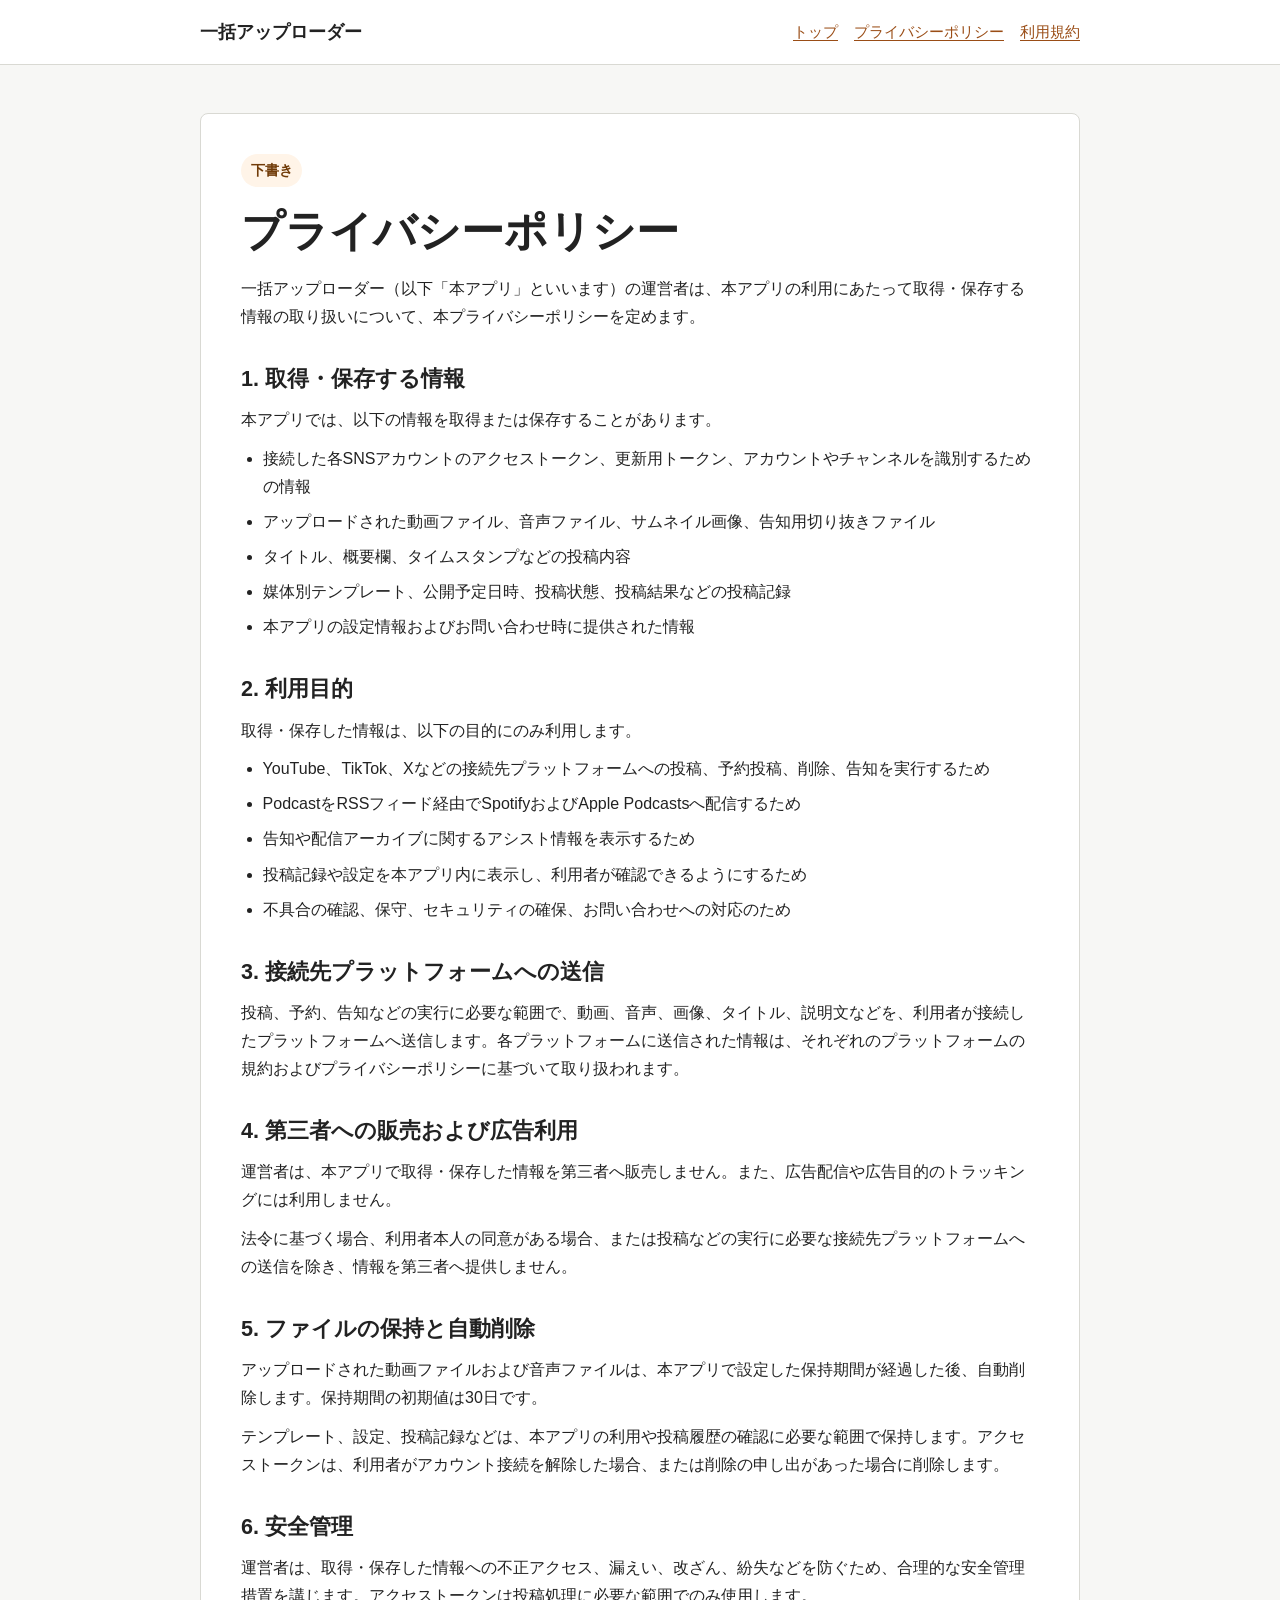
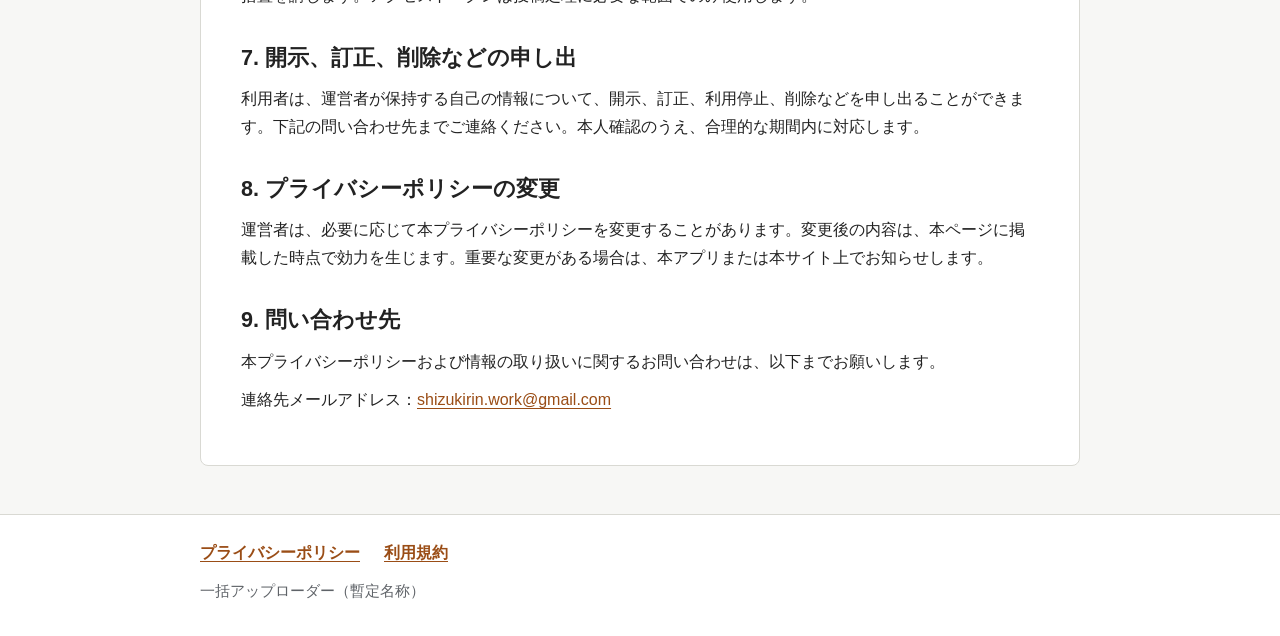
==== privacy.html @ dab08f85 "Add files via upload" ====
<!doctype html>
<html lang="ja">
<head>
<meta charset="utf-8">
<meta name="viewport" content="width=device-width, initial-scale=1">
<meta name="description" content="一括アップローダーのプライバシーポリシー下書きです。">
<title>プライバシーポリシー | 一括アップローダー</title>
<link rel="stylesheet" href="style.css">
</head>
<body>
<header class="site-header">
<div class="header-inner">
<a class="site-name" href="index.html">一括アップローダー</a>
<nav class="site-nav" aria-label="サイト内メニュー">
<a href="index.html">トップ</a>
<a href="privacy.html" aria-current="page">プライバシーポリシー</a>
<a href="terms.html">利用規約</a>
</nav>
</div>
</header>

<main class="main-content">
<article class="document">
<p class="draft-note">下書き</p>
<h1>プライバシーポリシー</h1>
<p>一括アップローダー（以下「本アプリ」といいます）の運営者は、本アプリの利用にあたって取得・保存する情報の取り扱いについて、本プライバシーポリシーを定めます。</p>

<h2>1. 取得・保存する情報</h2>
<p>本アプリでは、以下の情報を取得または保存することがあります。</p>
<ul>
<li>接続した各SNSアカウントのアクセストークン、更新用トークン、アカウントやチャンネルを識別するための情報</li>
<li>アップロードされた動画ファイル、音声ファイル、サムネイル画像、告知用切り抜きファイル</li>
<li>タイトル、概要欄、タイムスタンプなどの投稿内容</li>
<li>媒体別テンプレート、公開予定日時、投稿状態、投稿結果などの投稿記録</li>
<li>本アプリの設定情報およびお問い合わせ時に提供された情報</li>
</ul>

<h2>2. 利用目的</h2>
<p>取得・保存した情報は、以下の目的にのみ利用します。</p>
<ul>
<li>YouTube、TikTok、Xなどの接続先プラットフォームへの投稿、予約投稿、削除、告知を実行するため</li>
<li>PodcastをRSSフィード経由でSpotifyおよびApple Podcastsへ配信するため</li>
<li>告知や配信アーカイブに関するアシスト情報を表示するため</li>
<li>投稿記録や設定を本アプリ内に表示し、利用者が確認できるようにするため</li>
<li>不具合の確認、保守、セキュリティの確保、お問い合わせへの対応のため</li>
</ul>

<h2>3. 接続先プラットフォームへの送信</h2>
<p>投稿、予約、告知などの実行に必要な範囲で、動画、音声、画像、タイトル、説明文などを、利用者が接続したプラットフォームへ送信します。各プラットフォームに送信された情報は、それぞれのプラットフォームの規約およびプライバシーポリシーに基づいて取り扱われます。</p>

<h2>4. 第三者への販売および広告利用</h2>
<p>運営者は、本アプリで取得・保存した情報を第三者へ販売しません。また、広告配信や広告目的のトラッキングには利用しません。</p>
<p>法令に基づく場合、利用者本人の同意がある場合、または投稿などの実行に必要な接続先プラットフォームへの送信を除き、情報を第三者へ提供しません。</p>

<h2>5. ファイルの保持と自動削除</h2>
<p>アップロードされた動画ファイルおよび音声ファイルは、本アプリで設定した保持期間が経過した後、自動削除します。保持期間の初期値は30日です。</p>
<p>テンプレート、設定、投稿記録などは、本アプリの利用や投稿履歴の確認に必要な範囲で保持します。アクセストークンは、利用者がアカウント接続を解除した場合、または削除の申し出があった場合に削除します。</p>

<h2>6. 安全管理</h2>
<p>運営者は、取得・保存した情報への不正アクセス、漏えい、改ざん、紛失などを防ぐため、合理的な安全管理措置を講じます。アクセストークンは投稿処理に必要な範囲でのみ使用します。</p>

<h2>7. 開示、訂正、削除などの申し出</h2>
<p>利用者は、運営者が保持する自己の情報について、開示、訂正、利用停止、削除などを申し出ることができます。下記の問い合わせ先までご連絡ください。本人確認のうえ、合理的な期間内に対応します。</p>

<h2>8. プライバシーポリシーの変更</h2>
<p>運営者は、必要に応じて本プライバシーポリシーを変更することがあります。変更後の内容は、本ページに掲載した時点で効力を生じます。重要な変更がある場合は、本アプリまたは本サイト上でお知らせします。</p>

<h2>9. 問い合わせ先</h2>
<p>本プライバシーポリシーおよび情報の取り扱いに関するお問い合わせは、以下までお願いします。</p>
<p>連絡先メールアドレス：<a href="mailto:shizukirin.work@gmail.com">shizukirin.work@gmail.com</a></p>
</article>
</main>

<footer class="site-footer">
<div class="footer-inner">
<nav class="footer-links" aria-label="法的情報">
<a href="privacy.html" aria-current="page">プライバシーポリシー</a>
<a href="terms.html">利用規約</a>
</nav>
<p class="footer-note">一括アップローダー（暫定名称）</p>
</div>
</footer>
</body>
</html>
---- style.css ----
:root {
  color-scheme: light;
  --bg: #f7f7f5;
  --surface: #ffffff;
  --text: #222222;
  --muted: #5f6368;
  --border: #d9d9d3;
  --accent: #e07b39;
  --accent-dark: #9a4d16;
  --notice: #fff4e8;
}

* {
  box-sizing: border-box;
}

html {
  font-size: 16px;
}

body {
  margin: 0;
  background: var(--bg);
  color: var(--text);
  font-family: -apple-system, BlinkMacSystemFont, "Segoe UI", sans-serif;
  line-height: 1.75;
}

a {
  color: var(--accent-dark);
  text-underline-offset: 0.18em;
}

a:focus-visible {
  outline: 3px solid var(--accent);
  outline-offset: 3px;
}

.site-header,
.site-footer {
  background: var(--surface);
}

.site-header {
  border-bottom: 1px solid var(--border);
}

.header-inner,
.main-content,
.footer-inner {
  width: min(100% - 2rem, 880px);
  margin: 0 auto;
}

.header-inner {
  display: flex;
  align-items: center;
  justify-content: space-between;
  gap: 1rem;
  padding: 1rem 0;
}

.site-name {
  color: var(--text);
  font-size: 1.15rem;
  font-weight: 700;
  text-decoration: none;
}

.site-nav {
  display: flex;
  flex-wrap: wrap;
  gap: 0.5rem 1rem;
  font-size: 0.95rem;
}

.main-content {
  padding: 2rem 0 3rem;
}

.hero,
.section,
.document {
  background: var(--surface);
  border: 1px solid var(--border);
  border-radius: 8px;
  padding: clamp(1.25rem, 4vw, 2.5rem);
}

.section,
.document {
  margin-top: 1rem;
}

.hero h1,
.document h1 {
  margin: 0 0 1rem;
  font-size: clamp(1.8rem, 6vw, 2.7rem);
  line-height: 1.3;
  letter-spacing: 0;
}

.hero-lead {
  max-width: 44rem;
  margin: 0;
  font-size: 1.08rem;
}

.provisional,
.draft-note {
  display: inline-block;
  margin: 0 0 1rem;
  padding: 0.25rem 0.6rem;
  border-radius: 999px;
  background: var(--notice);
  color: #713b08;
  font-size: 0.88rem;
  font-weight: 700;
}

h2 {
  margin: 2rem 0 0.75rem;
  font-size: 1.35rem;
  line-height: 1.45;
}

h2:first-child {
  margin-top: 0;
}

p {
  margin: 0.65rem 0;
}

ul,
ol {
  margin: 0.6rem 0 0.6rem 1.35rem;
  padding: 0;
}

li + li {
  margin-top: 0.45rem;
}

.feature-list {
  list-style: none;
  margin-left: 0;
}

.feature-list li {
  padding: 1rem 0;
  border-bottom: 1px solid var(--border);
}

.feature-list li:first-child {
  padding-top: 0.25rem;
}

.feature-list li:last-child {
  border-bottom: 0;
  padding-bottom: 0;
}

.feature-title {
  display: block;
  margin-bottom: 0.25rem;
  font-weight: 700;
}

.muted {
  color: var(--muted);
}

.placeholder {
  padding: 0.08em 0.25em;
  background: var(--notice);
  font-weight: 700;
}

.site-footer {
  border-top: 1px solid var(--border);
}

.footer-inner {
  padding: 1.5rem 0 2rem;
}

.footer-links {
  display: flex;
  flex-wrap: wrap;
  gap: 0.75rem 1.5rem;
  margin-bottom: 0.75rem;
  font-weight: 700;
}

.footer-note {
  margin: 0;
  color: var(--muted);
  font-size: 0.92rem;
}

@media (max-width: 560px) {
  .header-inner {
    align-items: flex-start;
    flex-direction: column;
    gap: 0.4rem;
  }

  .main-content {
    padding-top: 1rem;
  }

  .footer-links {
    flex-direction: column;
    gap: 0.4rem;
  }
}
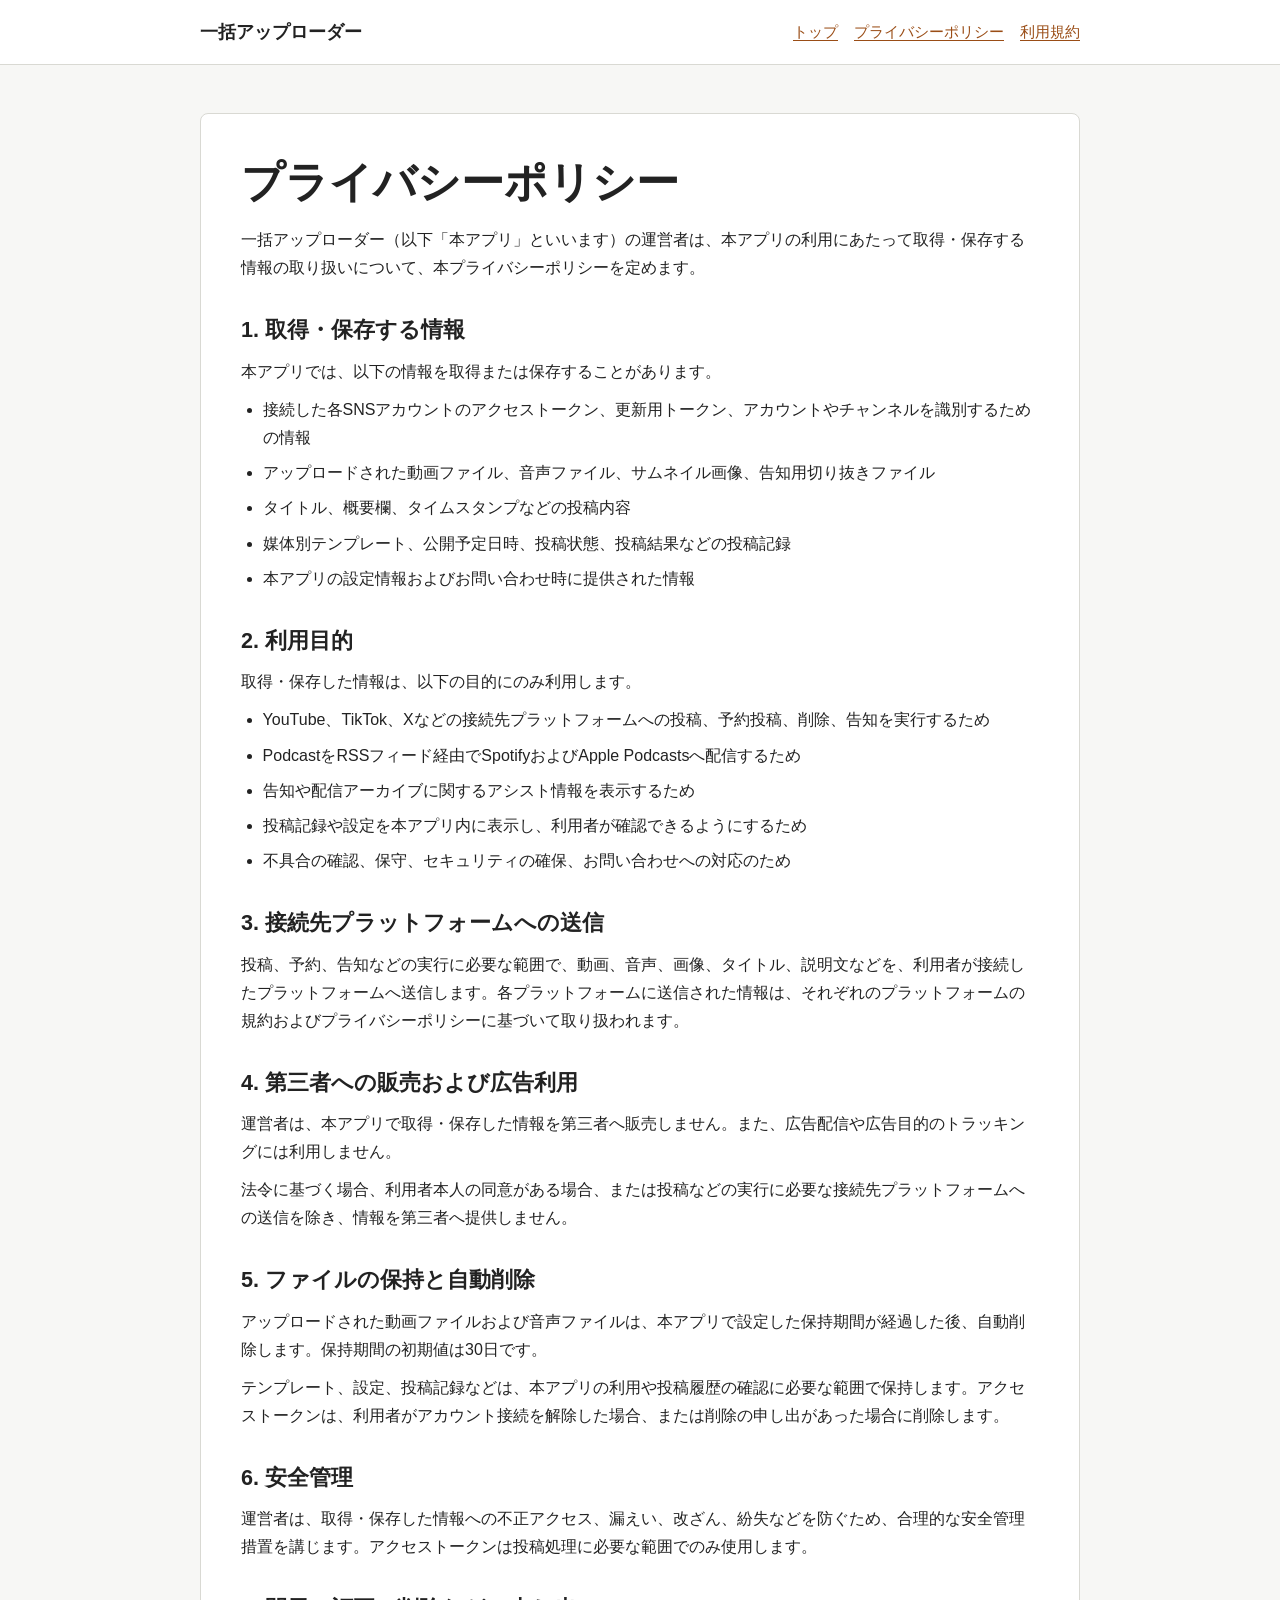
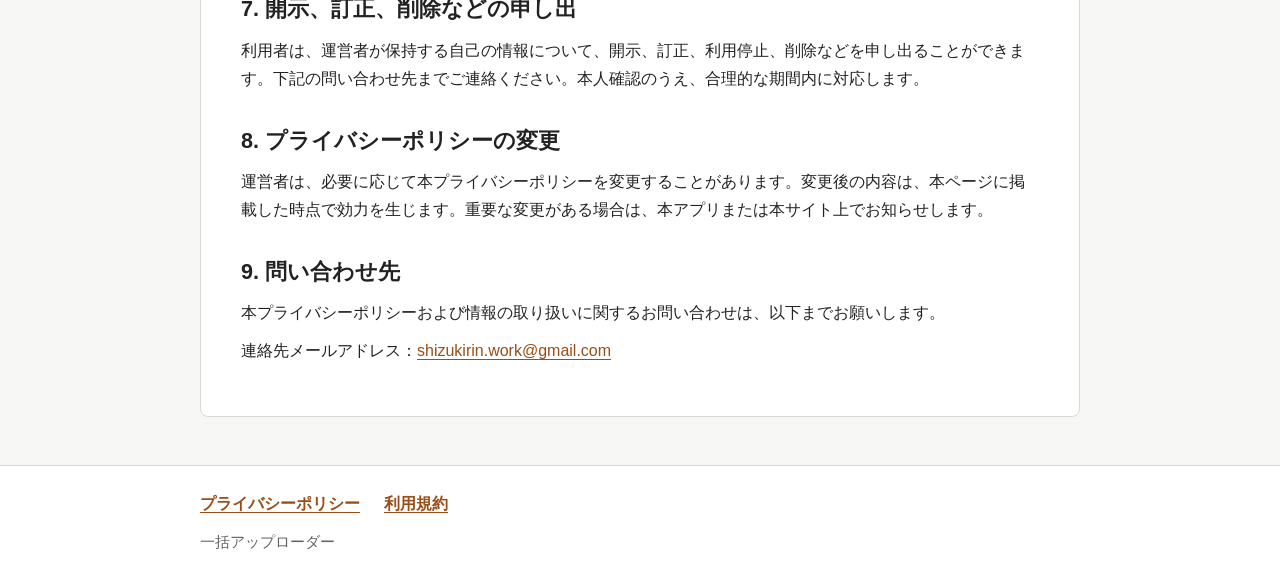
==== commit 279451ca: "Add files via upload" ====
--- a/privacy.html
+++ b/privacy.html
@@ -3,7 +3,7 @@
 <head>
 <meta charset="utf-8">
 <meta name="viewport" content="width=device-width, initial-scale=1">
-<meta name="description" content="一括アップローダーのプライバシーポリシー下書きです。">
+<meta name="description" content="一括アップローダーのプライバシーポリシーです。">
 <title>プライバシーポリシー | 一括アップローダー</title>
 <link rel="stylesheet" href="style.css">
 </head>
@@ -21,7 +21,6 @@
 
 <main class="main-content">
 <article class="document">
-<p class="draft-note">下書き</p>
 <h1>プライバシーポリシー</h1>
 <p>一括アップローダー（以下「本アプリ」といいます）の運営者は、本アプリの利用にあたって取得・保存する情報の取り扱いについて、本プライバシーポリシーを定めます。</p>
 
@@ -77,7 +76,7 @@
 <a href="privacy.html" aria-current="page">プライバシーポリシー</a>
 <a href="terms.html">利用規約</a>
 </nav>
-<p class="footer-note">一括アップローダー（暫定名称）</p>
+<p class="footer-note">一括アップローダー</p>
 </div>
 </footer>
 </body>
